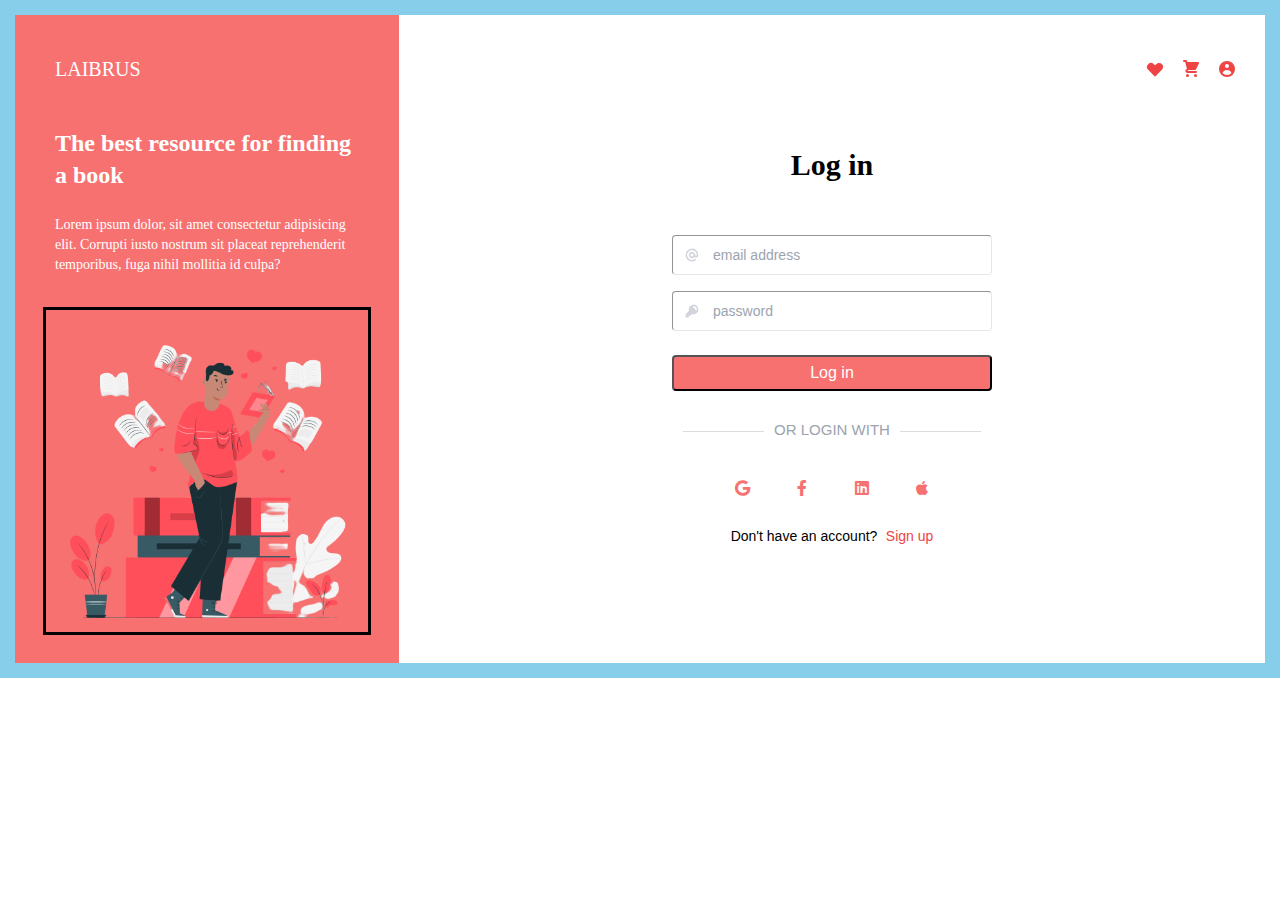
==== index.html @ 701a7234 "Minimal Login Design" ====
<!DOCTYPE html>
<html lang="en">
<head>
    <meta charset="UTF-8">
    <meta name="viewport" content="width=device-width, initial-scale=1.0">
    <title>Minimal Login Page Design</title>

    <!-- Tailwindcss -->
    <link rel="stylesheet" href="./css/dist.css">

    <!-- Custom css -->
    <link rel="stylesheet" href="./css/custom.css">

    <!-- Fontawesome CDN -->
    <link rel="stylesheet" href="https://cdnjs.cloudflare.com/ajax/libs/font-awesome/5.15.2/css/all.min.css">

    <!-- <File.js  -->
        <script src="file.js"></script>
</head>
<body>
    <div class="box">
    <section class="flex max-h-full">
            <main class="w-96 bg-red-400 p-7 space-y-5 hidden md:block">
                    <header>
                            <nav class="p-3">
                                    <h4 style="font-family: 'montserrat regular';" class="text-xl text-white font-normal uppercase">Laibrus</h4>
                            </nav>
                    </header>

                    <div class="p-3 my7 space-y-6">
                        <h1 style="font-family: 'montserrat regular';" class="text-2xl  text-white font-semibold">
                            The best resource for finding a book
                        </h1>
                        <p class="text-white text-sm" style="font-family: 'inter';">
                            Lorem ipsum dolor, sit amet consectetur adipisicing elit. Corrupti iusto nostrum sit placeat reprehenderit temporibus, fuga nihil mollitia id culpa?
                        </p>
                    </div>

                    <div>
                        <img src="./reader.png" alt="reader">
                    </div>
            </main>


            <main class="flex-auto bg-white space-y-7 p-2">
                    <header class="py-5 px-5 my-4">
                        <nav>
                            <ul class="flex items-center justify-end space-x-4">
                                <a href="#">
                                    <li>
                                        <svg class="w-5 h-5 text-red-500" fill="currentColor" viewBox="0 0 20 20" xmlns="http://www.w3.org/2000/svg"><path fill-rule="evenodd" d="M3.172 5.172a4 4 0 015.656 0L10 6.343l1.172-1.171a4 4 0 115.656 5.656L10 17.657l-6.828-6.829a4 4 0 010-5.656z" clip-rule="evenodd"></path></svg>
                                    </li>
                                </a>
                                <a href="#">
                                    <li>
                                        <svg class="w-5 h-5 text-red-500" fill="currentColor" viewBox="0 0 20 20" xmlns="http://www.w3.org/2000/svg"><path d="M3 1a1 1 0 000 2h1.22l.305 1.222a.997.997 0 00.01.042l1.358 5.43-.893.892C3.74 11.846 4.632 14 6.414 14H15a1 1 0 000-2H6.414l1-1H14a1 1 0 00.894-.553l3-6A1 1 0 0017 3H6.28l-.31-1.243A1 1 0 005 1H3zM16 16.5a1.5 1.5 0 11-3 0 1.5 1.5 0 013 0zM6.5 18a1.5 1.5 0 100-3 1.5 1.5 0 000 3z"></path></svg>
                                    </li>
                                </a>
                                <a href="#">
                                    <li>
                                        <svg class="w-5 h-5 text-red-500" fill="currentColor" viewBox="0 0 20 20" xmlns="http://www.w3.org/2000/svg"><path fill-rule="evenodd" d="M18 10a8 8 0 11-16 0 8 8 0 0116 0zm-6-3a2 2 0 11-4 0 2 2 0 014 0zm-2 4a5 5 0 00-4.546 2.916A5.986 5.986 0 0010 16a5.986 5.986 0 004.546-2.084A5 5 0 0010 11z" clip-rule="evenodd"></path></svg>
                                    </li>
                                </a>
                            </ul>
                        </nav>
                    </header>

                    <div class="flex items-center justify-center p-5">
                        <h4 style="font-family: 'montserrat regular';" class="text-3xl font-black text-black">
                            Log in
                        </h4>
                    </div>

               <section class="flex flex-col items-center justify-center">
                    <form class="space-y-4" action="">
                        <div class="email" >
                            <div class="relative mt-1">
                                <input type="email" id="emailInp" 
                                class="p-4 w-80 h-10 rounded pl-10 text-sm focus:outline-none border border-gray-200 focus:border-red-400 font-light" placeholder="email address">

                                <svg class="w-4 h-4 absolute top-0 m-3 text-gray-300" fill="currentColor" viewBox="0 0 20 20" xmlns="http://www.w3.org/2000/svg"><path fill-rule="evenodd" d="M14.243 5.757a6 6 0 10-.986 9.284 1 1 0 111.087 1.678A8 8 0 1118 10a3 3 0 01-4.8 2.401A4 4 0 1114 10a1 1 0 102 0c0-1.537-.586-3.07-1.757-4.243zM12 10a2 2 0 10-4 0 2 2 0 004 0z" clip-rule="evenodd"></path></svg>
                            </div>
                        </div>  

                        <div class="password">
                              <div class="relative mt-1 mb-2">
                                  <input type="password"  id="passwordInp" class="p-4 w-80 h-10 rounded pl-10 text-sm focus:outline-none border border-gray-200 focus:border-red-400 font-light" placeholder="password">
                                  <svg class="w-4 h-4 absolute top-0 m-3 text-gray-300" fill="currentColor" viewBox="0 0 20 20" xmlns="http://www.w3.org/2000/svg"><path fill-rule="evenodd" d="M18 8a6 6 0 01-7.743 5.743L10 14l-1 1-1 1H6v2H2v-4l4.257-4.257A6 6 0 1118 8zm-6-4a1 1 0 100 2 2 2 0 012 2 1 1 0 102 0 4 4 0 00-4-4z" clip-rule="evenodd"></path></svg>
                              </div>  
                        </div>

                        <button class="focus:outline-none bg-red-400 focus:bg-red-500 focus:ring focus:ring-red-200 w-80 h-9 text-white rounded">Log in</button>
                    </form>
               </section>

               <section class="flex flex-col items-center justify-center space-y-4">
                <h2 class="text-gray-400"><span> or login with</span></h2>
                    <div>
                        <ul class="flex items-center justify-around space-x-5">
                            <a href="#">
                                <li class="border border-red-400 w-10 h-10 rounded flex items-center justify-center text-red-400 hover:bg-red-400 hover:text-white">
                                    <i class="fab fa-google"></i>
                                </li>
                            </a>

                            <a href="#">
                                <li class="border border-red-400 w-10 h-10 rounded flex items-center justify-center text-red-400 hover:bg-red-400 hover:text-white">
                                    <i class="fab fa-facebook-f"></i>
                                </li>
                            </a>

                            <a href="#">
                                <li class="border border-red-400 w-10 h-10 rounded flex items-center justify-center text-red-400 hover:bg-red-400 hover:text-white">
                                    <i class="fab fa-linkedin"></i>
                                </li>
                            </a>

                            <a href="#">
                                <li class="border border-red-400 w-10 h-10 rounded flex items-center justify-center text-red-400 hover:bg-red-400 hover:text-white">
                                    <i class="fab fa-apple"></i>
                                </li>
                            </a>
                        </ul>
                    </div>

                    <div class="sign_up_link space-x-1">
                        <span class="text-sm font-light">Don't have an account?</span> <a class="text-red-500 hover:text-red-600 text-sm font-light hover:underline" href="signup.html">Sign up</a>
                    </div>
               </section>
            </main>
    </section>
</div>
</body>
</html>
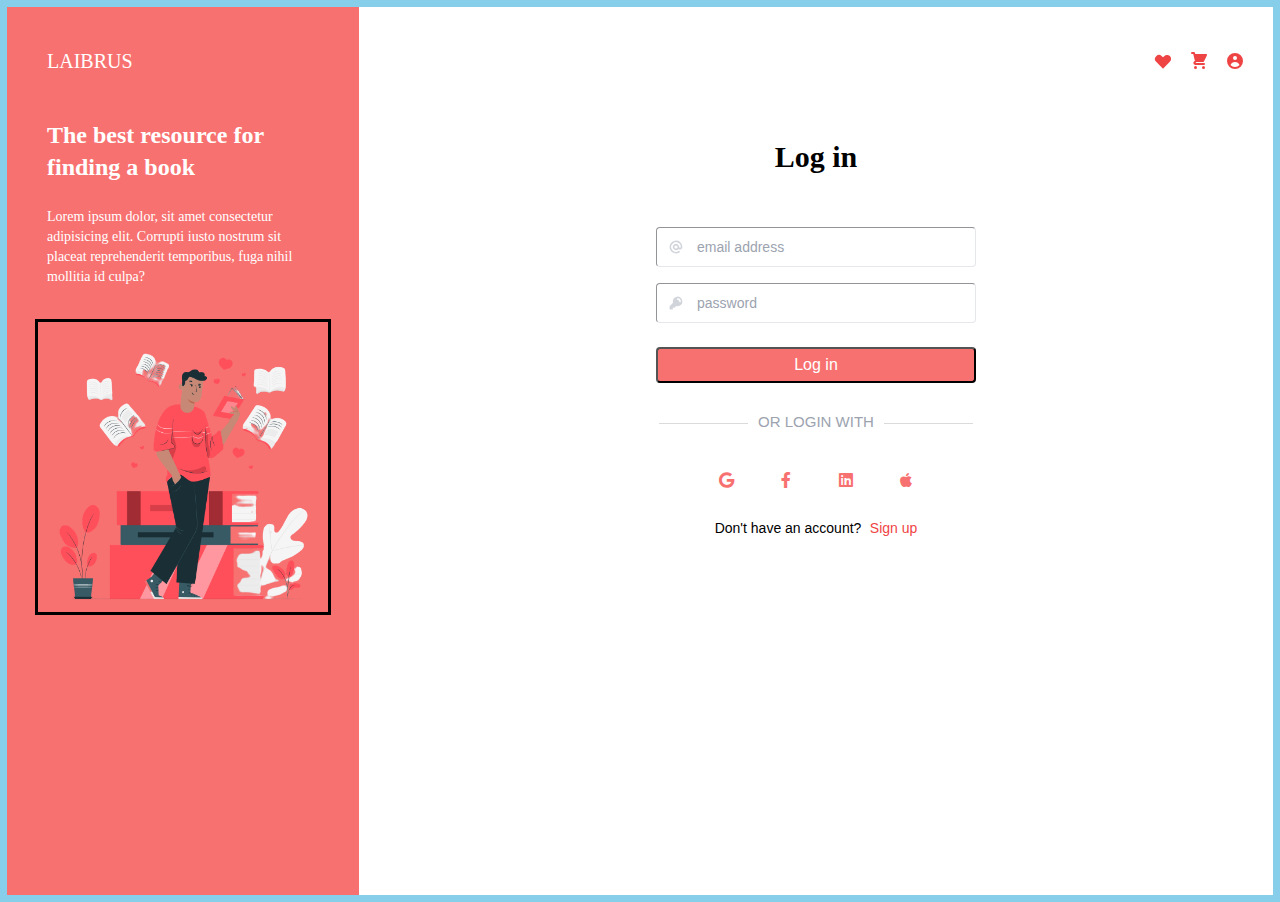
==== commit 045c0b61: "Applied Validation and Corrected the Screen Size." ====
--- a/index.html
+++ b/index.html
@@ -14,8 +14,6 @@
     <!-- Fontawesome CDN -->
     <link rel="stylesheet" href="https://cdnjs.cloudflare.com/ajax/libs/font-awesome/5.15.2/css/all.min.css">
 
-    <!-- <File.js  -->
-        <script src="file.js"></script>
 </head>
 <body>
     <div class="box">
@@ -72,12 +70,12 @@
                     </div>
 
                <section class="flex flex-col items-center justify-center">
-                    <form class="space-y-4" action="">
+                    <form class="space-y-4" action="#" autocomplete="off" onsubmit="return validation()" >
                         <div class="email" >
                             <div class="relative mt-1">
                                 <input type="email" id="emailInp" 
                                 class="p-4 w-80 h-10 rounded pl-10 text-sm focus:outline-none border border-gray-200 focus:border-red-400 font-light" placeholder="email address">
-
+                                <br><span1 id="emaill"></span1>
                                 <svg class="w-4 h-4 absolute top-0 m-3 text-gray-300" fill="currentColor" viewBox="0 0 20 20" xmlns="http://www.w3.org/2000/svg"><path fill-rule="evenodd" d="M14.243 5.757a6 6 0 10-.986 9.284 1 1 0 111.087 1.678A8 8 0 1118 10a3 3 0 01-4.8 2.401A4 4 0 1114 10a1 1 0 102 0c0-1.537-.586-3.07-1.757-4.243zM12 10a2 2 0 10-4 0 2 2 0 004 0z" clip-rule="evenodd"></path></svg>
                             </div>
                         </div>  
@@ -85,6 +83,7 @@
                         <div class="password">
                               <div class="relative mt-1 mb-2">
                                   <input type="password"  id="passwordInp" class="p-4 w-80 h-10 rounded pl-10 text-sm focus:outline-none border border-gray-200 focus:border-red-400 font-light" placeholder="password">
+                                  <br><span1 id="passwordd"></span1>
                                   <svg class="w-4 h-4 absolute top-0 m-3 text-gray-300" fill="currentColor" viewBox="0 0 20 20" xmlns="http://www.w3.org/2000/svg"><path fill-rule="evenodd" d="M18 8a6 6 0 01-7.743 5.743L10 14l-1 1-1 1H6v2H2v-4l4.257-4.257A6 6 0 1118 8zm-6-4a1 1 0 100 2 2 2 0 012 2 1 1 0 102 0 4 4 0 00-4-4z" clip-rule="evenodd"></path></svg>
                               </div>  
                         </div>
@@ -130,5 +129,71 @@
             </main>
     </section>
 </div>
+<script type="text/javascript">
+    function validation()
+    {  
+        var email = document.getElementById('emailInp').value;
+        var pass = document.getElementById('passwordInp').value;
+        // Validation For Eamil.
+        if (email == "")
+        {
+            document.getElementById('emaill').innerHTML="*Please Enter Email.";
+            
+        }
+        if (email.indexOf('@') <=0)
+        {
+            document.getElementById('emaill').innerHTML="*Invalid Position Of @";
+            
+        }
+        if (email.charAt(email.length-4)!='.' && email.charAt(email.length-3)!='.')
+        {
+            document.getElementById('emaill').innerHTML="*Invalid Position Of . ";
+            return false;
+            
+        }
+        else
+        {
+            document.getElementById('emaill').innerHTML="";
+            
+        }
+         
+
+        // Validation For Password. 
+        if (pass == "")
+        {
+            document.getElementById('passwordd').innerHTML="*Please Enter the Password.";
+            return false;
+        }
+        if (pass.length<8)
+        {
+            document.getElementById('passwordd').innerHTML="*Please Write Password of Atleast 8 Characters.";
+            return false;
+        }
+        if (pass.search(/[0-9]/)==-1)
+        {
+            document.getElementById('passwordd').innerHTML="*Please Write Password of Atleast 1 NUmeric Characters.";
+            return false;
+        }
+        if (pass.search(/[a-z]/)==-1)
+        {
+            document.getElementById('passwordd').innerHTML="*Please Write Password of Atleast 1 Lower Case Characters.";
+            return false;
+        }
+        if (pass.search(/[A-Z]/)==-1)
+        {
+            document.getElementById('passwordd').innerHTML="*Please Write Password of Atleast 1 Upper Case Characters.";
+            return false;
+        }
+        if (pass.search(/[!\@\#\$\%\^\&\*\(\)\_\-\+\=\<\,\>\[\]\?]/)==-1)
+        {
+            document.getElementById('passwordd').innerHTML="*Please Write Password of Atleast 1 Special Symbol.";
+            return false;
+        }
+        else
+            {
+                document.getElementById('passwordd').innerHTML=""
+            }
+    }
+</script>
 </body>
 </html>--- a/css/dist.css
+++ b/css/dist.css
@@ -26740,7 +26740,8 @@
 }
 
 .w-96 {
-  width: 24rem;
+  height: 98.7vh;
+  width: 22rem;
 }
 
 .w-auto {
--- a/css/custom.css
+++ b/css/custom.css
@@ -6,11 +6,15 @@
 font-family: 'montserrat regular',sans-serif;
 }
 .box{
+    margin: 0px;
+    padding: 0px;
     width: auto;
     border-style: solid;
-    border-width: 15px;
+    border-width: 7px;
     border-color: skyblue;
 }
+
+
 /* === body */
 body{
 overflow-y: hidden;
@@ -47,4 +51,8 @@
     h2{
         width: 80%;
     }
+}
+span1{
+    color:red;
+    font-size: 17px;
 }